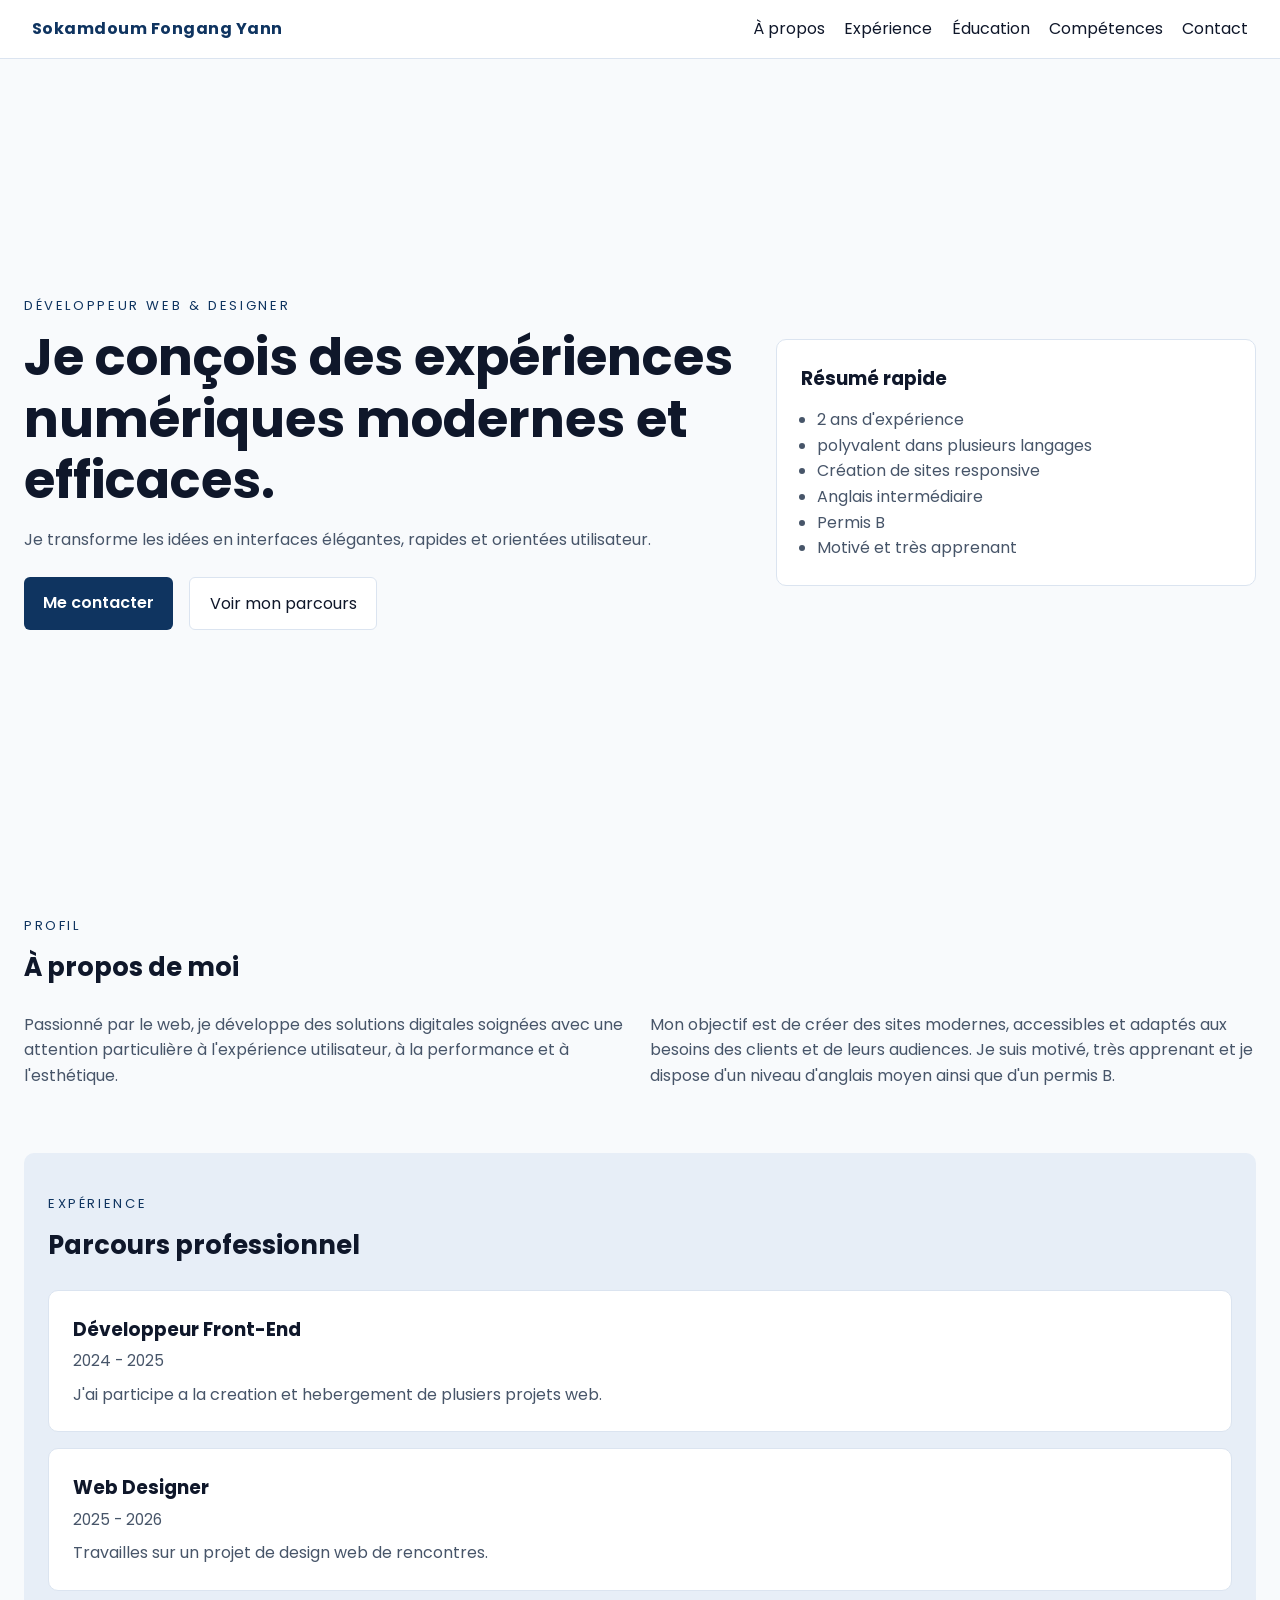
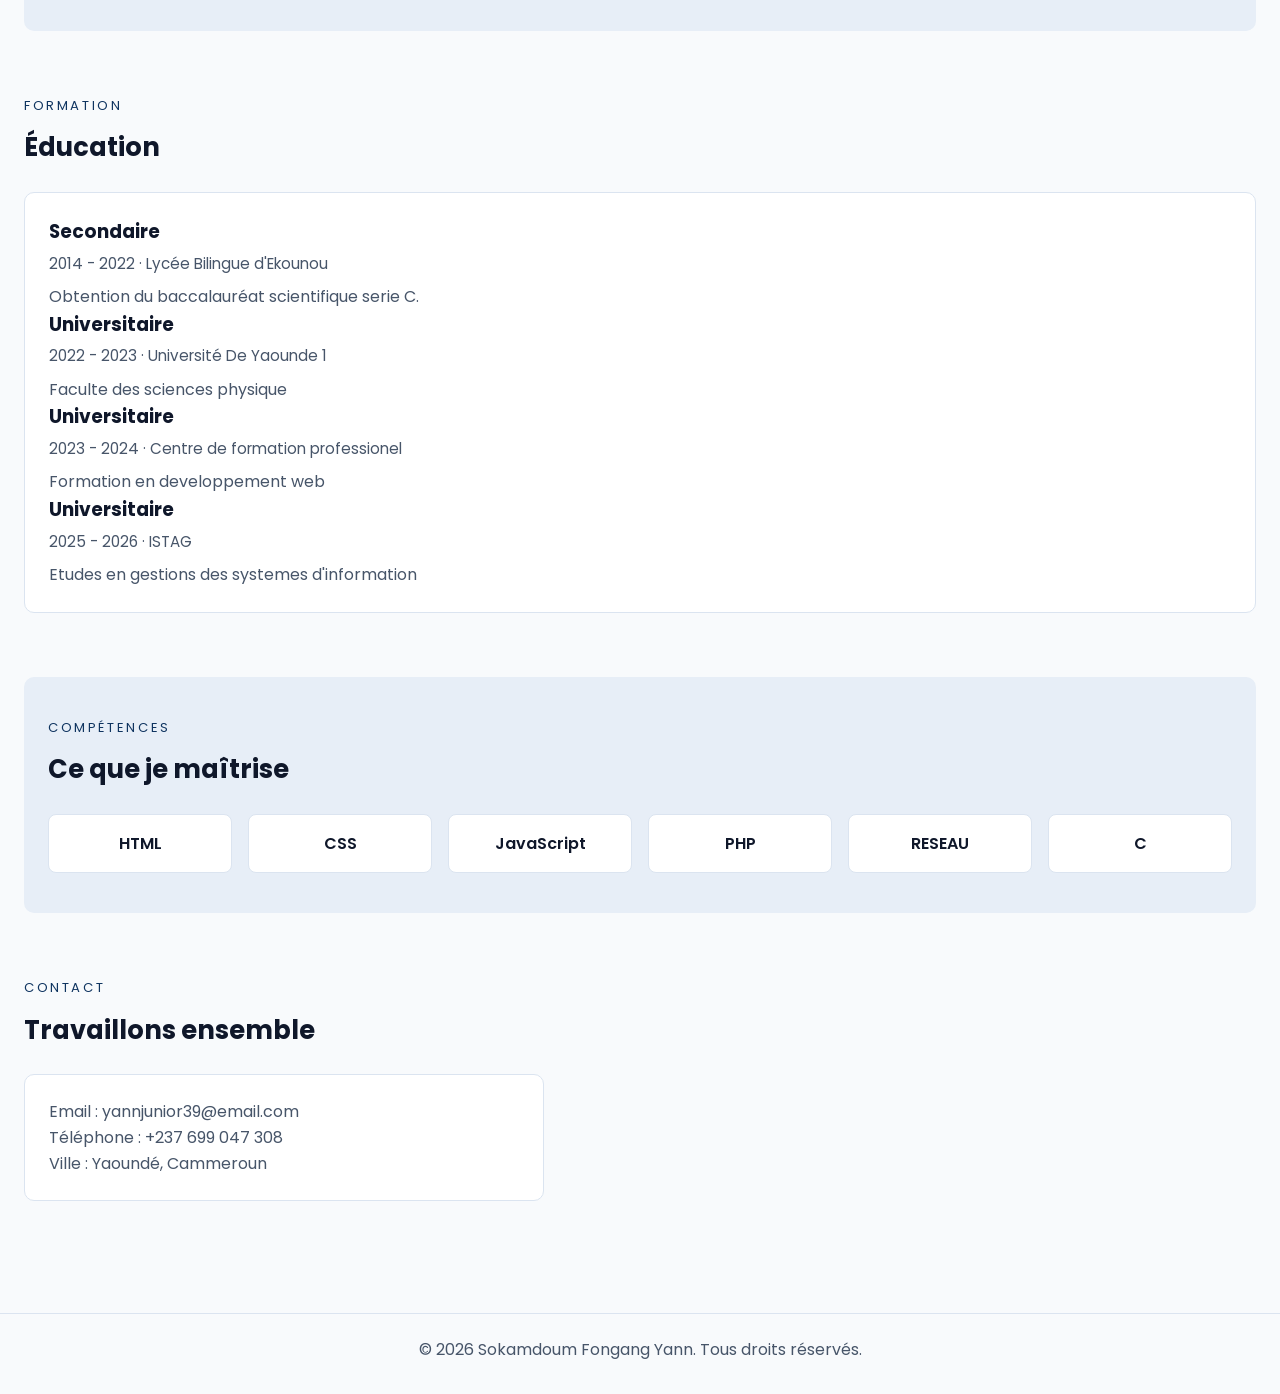
==== index.html @ 308260ce "Add files via upload" ====
<!DOCTYPE html>
<html lang="fr">
  <head>
    <meta charset="UTF-8" />
    <meta name="viewport" content="width=device-width, initial-scale=1.0" />
    <title>Mon CV</title>
    <meta name="description" content="Portfolio de mon CV en HTML, CSS et JavaScript" />
    <link rel="preconnect" href="https://fonts.googleapis.com" />
    <link rel="preconnect" href="https://fonts.gstatic.com" crossorigin />
    <link
      href="https://fonts.googleapis.com/css2?family=Poppins:wght@300;400;500;600;700&display=swap"
      rel="stylesheet"
    />
    <link rel="stylesheet" href="styles.css" />
  </head>
  <body>
    <header class="topbar">
      <a href="#home" class="logo">Sokamdoum Fongang Yann</a>
      <button class="menu-toggle" aria-label="Ouvrir le menu">
        <span></span>
        <span></span>
        <span></span>
      </button>
      <nav class="nav-links">
        <a href="#about">À propos</a>
        <a href="#experience">Expérience</a>
        <a href="#education">Éducation</a>
        <a href="#skills">Compétences</a>
        <a href="#contact">Contact</a>
      </nav>
    </header>

    <main id="home">
      <section class="hero">
        <div class="hero-content">
          <p class="eyebrow">Développeur Web & Designer</p>
          <h1>Je conçois des expériences numériques modernes et efficaces.</h1>
          <p class="hero-text">
            Je transforme les idées en interfaces élégantes, rapides et orientées utilisateur.
          </p>
          <div class="hero-actions">
            <a href="#contact" class="btn btn-primary">Me contacter</a>
            <a href="#experience" class="btn btn-secondary">Voir mon parcours</a>
          </div>
        </div>
        <div class="hero-card">
          <h3>Résumé rapide</h3>
          <ul>
            <li>2 ans d'expérience</li>
            <li>polyvalent dans plusieurs langages</li>
            <li>Création de sites responsive</li>
            <li>Anglais intermédiaire</li>
            <li>Permis B</li>
            <li>Motivé et très apprenant</li>
          </ul>
        </div>
      </section>

      <section id="about" class="section">
        <div class="section-title">
          <p class="eyebrow">Profil</p>
          <h2>À propos de moi</h2>
        </div>
        <div class="about-grid">
          <p>
            Passionné par le web, je développe des solutions digitales soignées avec une attention particulière
            à l'expérience utilisateur, à la performance et à l'esthétique.
          </p>
          <p>
            Mon objectif est de créer des sites modernes, accessibles et adaptés aux besoins des clients et de leurs audiences.
            Je suis motivé, très apprenant et je dispose d'un niveau d'anglais moyen ainsi que d'un permis B.
          </p>
        </div>
      </section>

      <section id="experience" class="section alt-bg">
        <div class="section-title">
          <p class="eyebrow">Expérience</p>
          <h2>Parcours professionnel</h2>
        </div>
        <div class="timeline">
          <article class="card">
            <h3>Développeur Front-End</h3>
            <p class="meta">2024 - 2025 </p>
            <p>J'ai participe a la creation et hebergement de plusiers projets web.</p>
          </article>
          <article class="card">
            <h3>Web Designer</h3>
            <p class="meta">2025 - 2026 </p>
            <p>Travailles sur un projet de design web de rencontres.</p>
          </article>
        </div>
      </section>

      <section id="education" class="section">
        <div class="section-title">
          <p class="eyebrow">Formation</p>
          <h2>Éducation</h2>
        </div>
        <div class="timeline">
          <article class="card">
            <h3>Secondaire</h3>
            <p class="meta">2014 - 2022 · Lycée Bilingue d'Ekounou</p>
            <p>Obtention du baccalauréat scientifique serie C.</p>
            <h3>Universitaire</h3>
            <p class="meta">2022 - 2023 · Université De Yaounde 1</p>
            <p>Faculte des sciences physique</p>
            <h3>Universitaire</h3>
            <p class="meta">2023 - 2024 · Centre de formation professionel</p>
            <p>Formation en developpement web</p>
            <h3>Universitaire</h3>
            <p class="meta">2025 - 2026 · ISTAG</p>
            <p>Etudes en gestions des systemes d'information</p>
          </article>
        </div>
      </section>

      <section id="skills" class="section alt-bg">
        <div class="section-title">
          <p class="eyebrow">Compétences</p>
          <h2>Ce que je maîtrise</h2>
        </div>
        <div class="skills-grid">
          <div class="skill-item">HTML</div>
          <div class="skill-item">CSS</div>
          <div class="skill-item">JavaScript</div>
          <div class="skill-item">PHP</div>
          <div class="skill-item">RESEAU</div>
          <div class="skill-item">C</div>
        </div>
      </section>

      <section id="contact" class="section">
        <div class="section-title">
          <p class="eyebrow">Contact</p>
          <h2>Travaillons ensemble</h2>
        </div>
        <div class="contact-box">
          <p>Email : yannjunior39@email.com</p>
          <p>Téléphone : +237 699 047 308</p>
          <p>Ville : Yaoundé, Cammeroun</p>
        </div>
      </section>
    </main>

    <footer>
      <p>© <span id="year"></span> Sokamdoum Fongang Yann. Tous droits réservés.</p>
    </footer>

    <script src="script.js"></script>
  </body>
</html>
---- styles.css ----
:root {
  --bg: #f8fafc;
  --text: #0f172a;
  --muted: #475569;
  --accent: #0f3460;
  --accent-light: #e7eef7;
  --border: #dbe4f0;
}

* {
  box-sizing: border-box;
  margin: 0;
  padding: 0;
}

html {
  scroll-behavior: smooth;
}

body {
  font-family: 'Poppins', sans-serif;
  background: var(--bg);
  color: var(--text);
  line-height: 1.6;
}

img {
  max-width: 100%;
  display: block;
}

.topbar {
  position: sticky;
  top: 0;
  z-index: 100;
  display: flex;
  justify-content: space-between;
  align-items: center;
  padding: 1rem 2rem;
  background: #ffffff;
  border-bottom: 1px solid var(--border);
}

.logo {
  color: var(--accent);
  text-decoration: none;
  font-weight: 700;
  letter-spacing: 0.03em;
}

.nav-links {
  display: flex;
  gap: 1.2rem;
}

.nav-links a {
  color: var(--text);
  text-decoration: none;
}

.nav-links a:hover {
  color: var(--accent);
}

.menu-toggle {
  display: none;
  background: transparent;
  border: none;
  cursor: pointer;
}

.menu-toggle span {
  display: block;
  width: 24px;
  height: 2px;
  background: var(--accent);
  margin: 4px 0;
}

main {
  padding: 0 1.5rem 3rem;
}

.hero {
  min-height: 88vh;
  display: grid;
  grid-template-columns: 1.5fr 1fr;
  gap: 2rem;
  align-items: center;
  padding: 4rem 0 3rem;
}

.eyebrow {
  color: var(--accent);
  text-transform: uppercase;
  letter-spacing: 0.2em;
  font-size: 0.82rem;
  margin-bottom: 0.7rem;
}

.hero h1 {
  font-size: clamp(2rem, 4vw, 3.2rem);
  margin-bottom: 1rem;
  line-height: 1.2;
}

.hero-text,
.about-grid p,
.card p,
.contact-box p {
  color: var(--muted);
}

.hero-actions {
  display: flex;
  flex-wrap: wrap;
  gap: 1rem;
  margin-top: 1.5rem;
}

.btn {
  display: inline-block;
  padding: 0.8rem 1.2rem;
  border-radius: 6px;
  text-decoration: none;
}

.btn-primary {
  background: var(--accent);
  color: #ffffff;
  font-weight: 600;
}

.btn-secondary {
  border: 1px solid var(--border);
  color: var(--text);
  background: #ffffff;
}

.hero-card,
.card,
.contact-box {
  background: #ffffff;
  border: 1px solid var(--border);
  border-radius: 10px;
  padding: 1.5rem;
}

.hero-card ul {
  margin-top: 0.8rem;
  padding-left: 1rem;
  color: var(--muted);
}

.section {
  padding: 4rem 0;
}

.alt-bg {
  background: var(--accent-light);
  border-radius: 10px;
  padding: 2.5rem 1.5rem;
}

.section-title {
  margin-bottom: 1.5rem;
}

.section-title h2 {
  font-size: 1.6rem;
}

.about-grid {
  display: grid;
  grid-template-columns: repeat(2, minmax(0, 1fr));
  gap: 1.2rem;
}

.timeline {
  display: grid;
  gap: 1rem;
}

.meta {
  color: var(--accent);
  font-size: 0.95rem;
  margin: 0.3rem 0 0.5rem;
}

.skills-grid {
  display: grid;
  grid-template-columns: repeat(auto-fit, minmax(140px, 1fr));
  gap: 1rem;
}

.skill-item {
  background: #ffffff;
  padding: 1rem;
  border-radius: 8px;
  text-align: center;
  font-weight: 600;
  border: 1px solid var(--border);
}

.contact-box {
  max-width: 520px;
}

footer {
  text-align: center;
  padding: 1.4rem 1rem 2rem;
  color: var(--muted);
  border-top: 1px solid var(--border);
}

@media (max-width: 768px) {
  .topbar {
    padding: 1rem 1rem;
  }

  .menu-toggle {
    display: block;
  }

  .nav-links {
    display: none;
    position: absolute;
    top: 64px;
    left: 1rem;
    right: 1rem;
    flex-direction: column;
    background: #ffffff;
    padding: 1rem;
    border-radius: 8px;
    border: 1px solid var(--border);
  }

  .nav-links.open {
    display: flex;
  }

  .hero,
  .about-grid {
    grid-template-columns: 1fr;
  }

  main {
    padding: 0 1rem 2rem;
  }
}
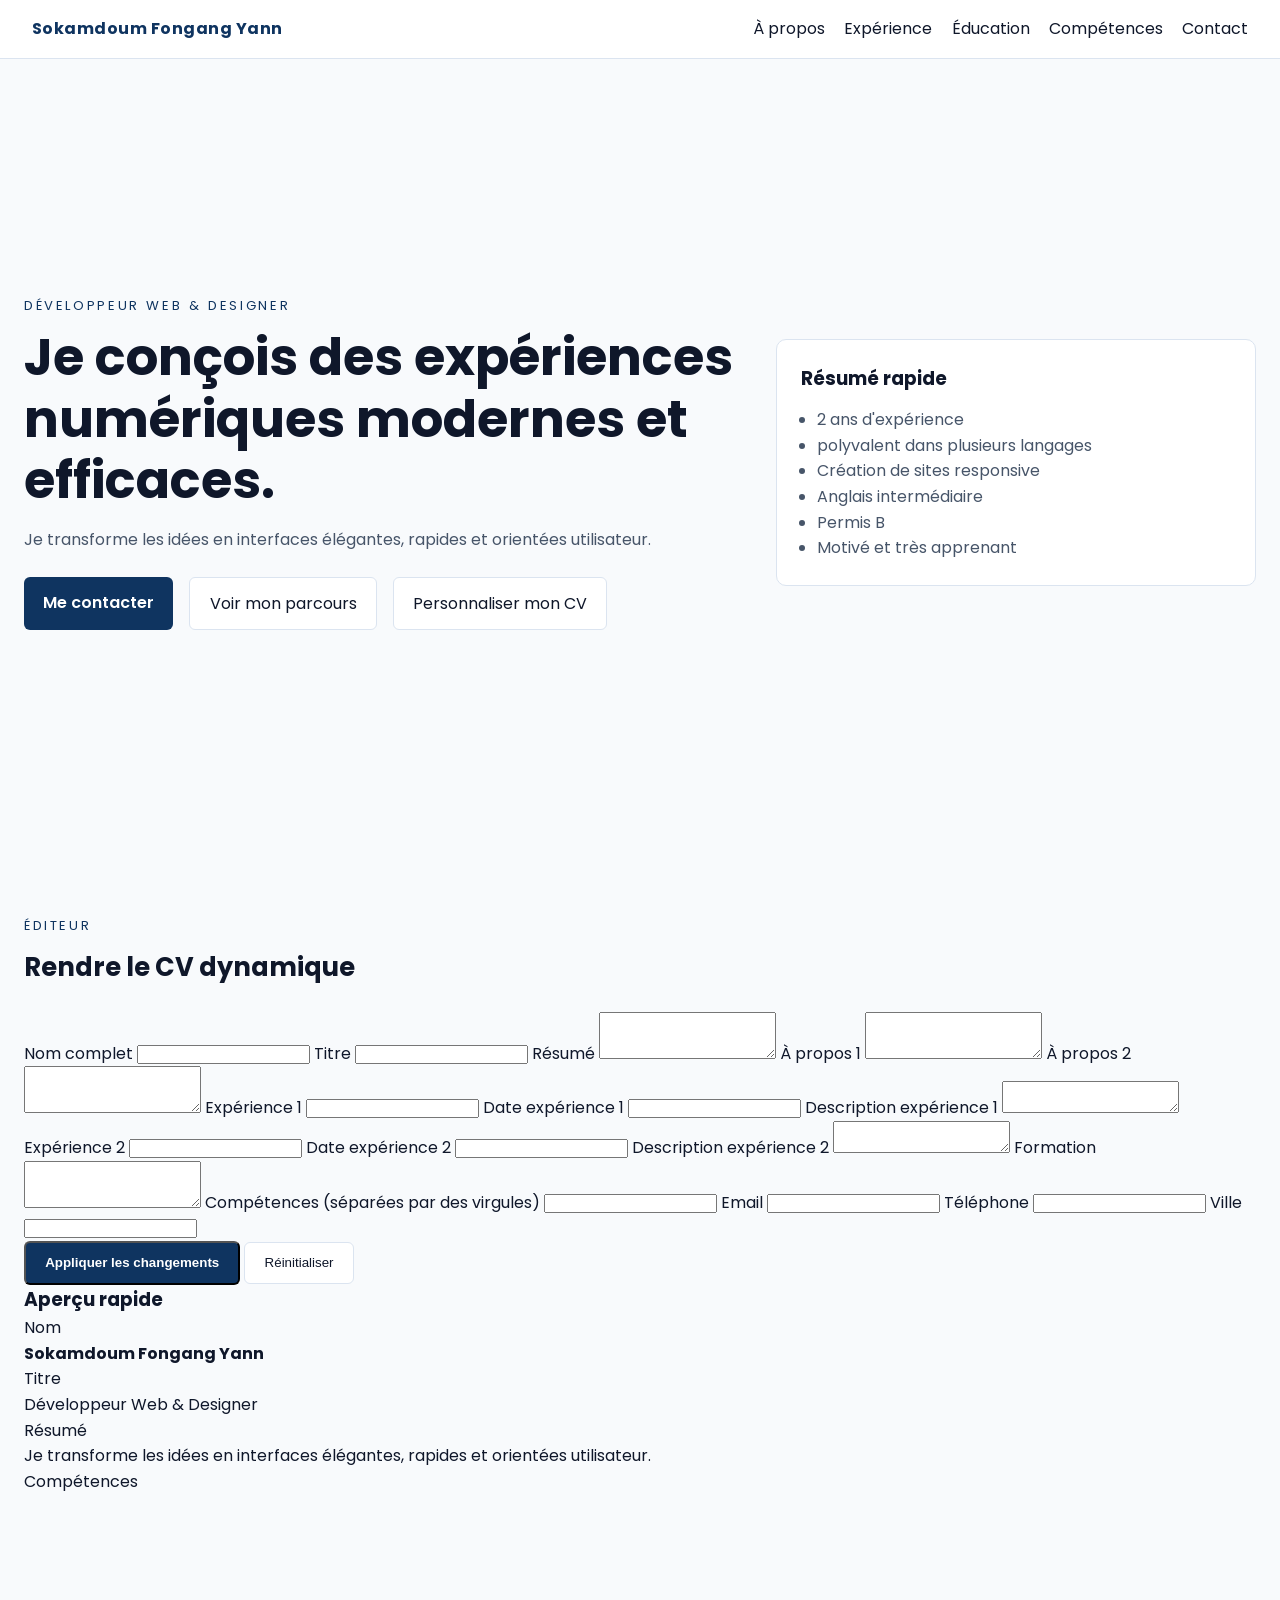
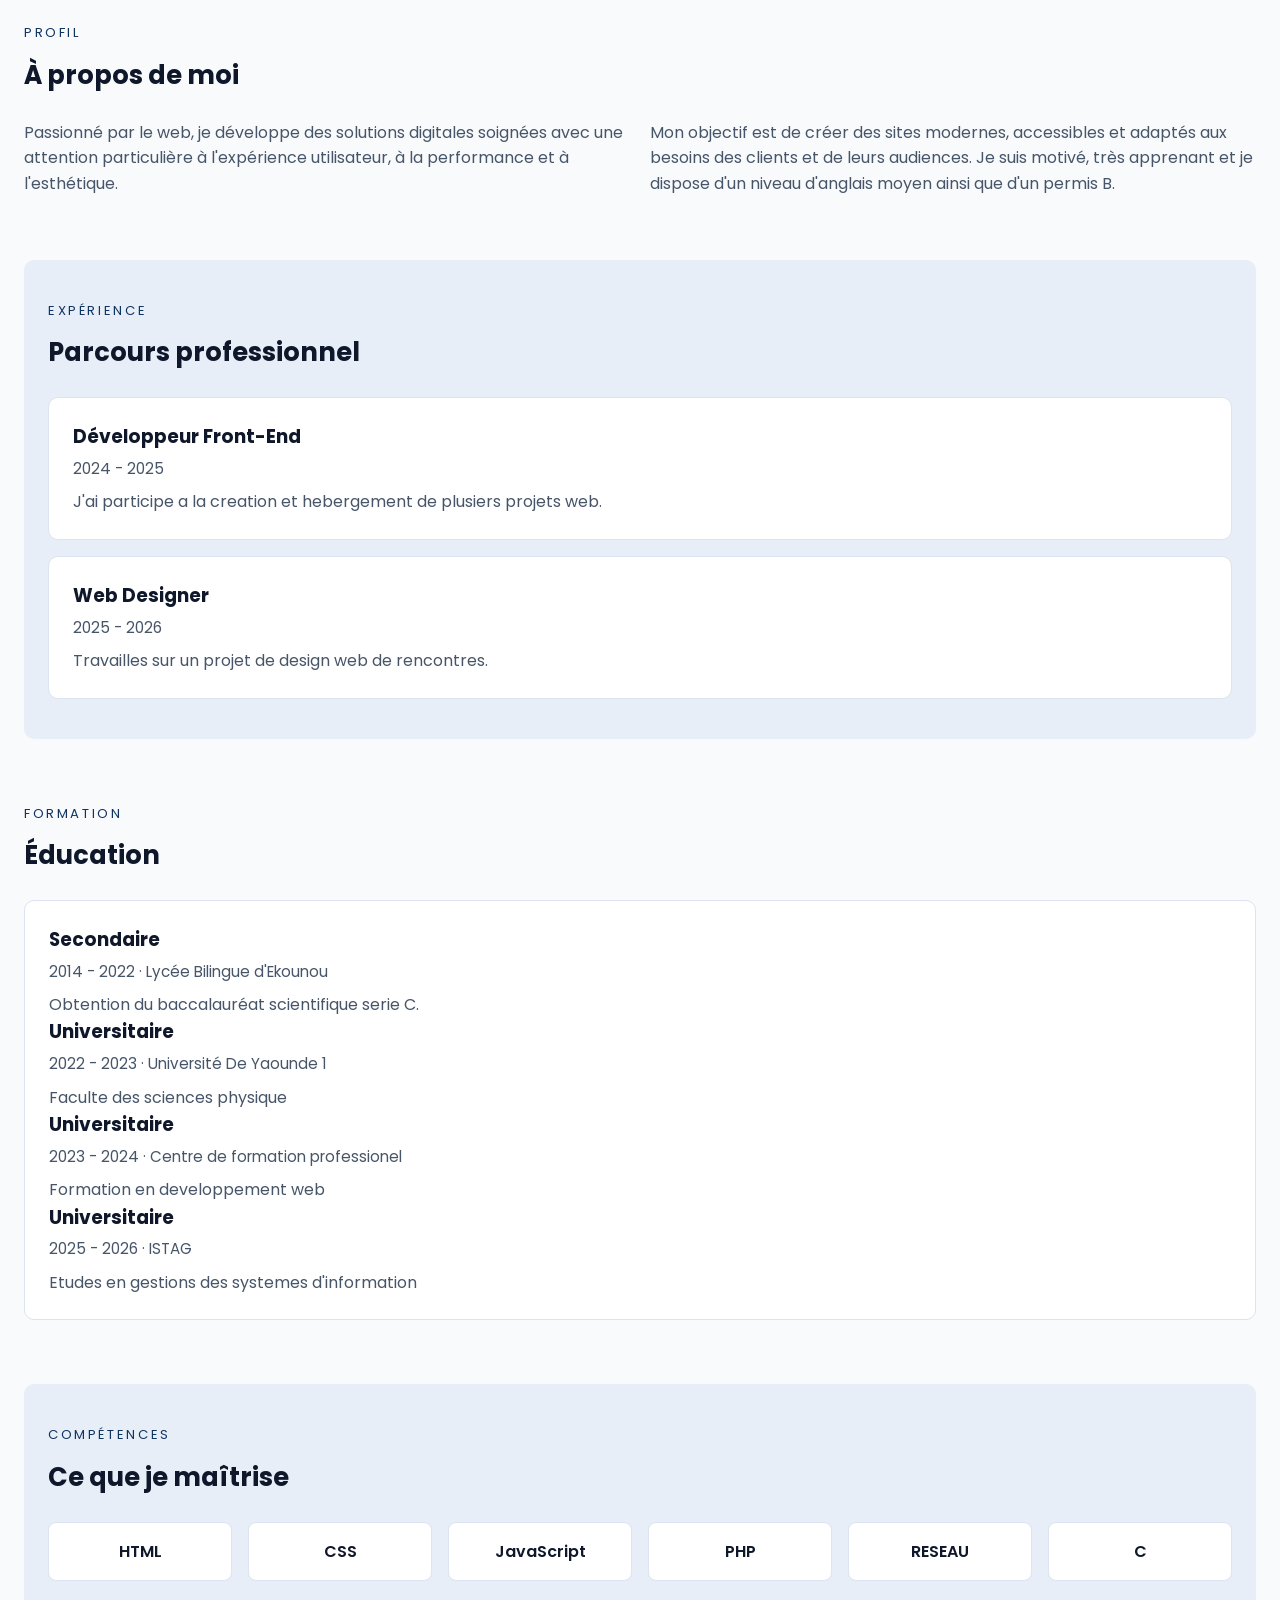
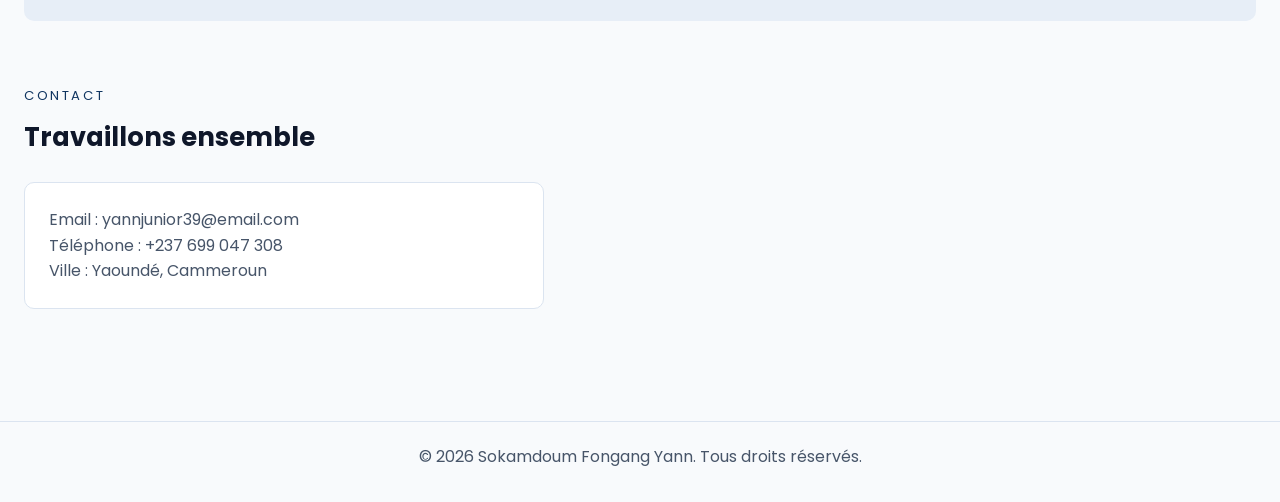
==== commit c9a92fca: "Enhance CV page with editor and updated content Updated the CV page with dynamic editing features an" ====
--- a/index.html
+++ b/index.html
@@ -15,7 +15,7 @@
   </head>
   <body>
     <header class="topbar">
-      <a href="#home" class="logo">Sokamdoum Fongang Yann</a>
+      <a href="#home" class="logo"><span id="cv-logo-name">Sokamdoum Fongang Yann</span></a>
       <button class="menu-toggle" aria-label="Ouvrir le menu">
         <span></span>
         <span></span>
@@ -34,13 +34,14 @@
       <section class="hero">
         <div class="hero-content">
           <p class="eyebrow">Développeur Web & Designer</p>
-          <h1>Je conçois des expériences numériques modernes et efficaces.</h1>
-          <p class="hero-text">
+          <h1 id="cv-role-heading">Je conçois des expériences numériques modernes et efficaces.</h1>
+          <p id="cv-summary" class="hero-text">
             Je transforme les idées en interfaces élégantes, rapides et orientées utilisateur.
           </p>
           <div class="hero-actions">
             <a href="#contact" class="btn btn-primary">Me contacter</a>
             <a href="#experience" class="btn btn-secondary">Voir mon parcours</a>
+            <a href="#cv-editor" class="btn btn-secondary">Personnaliser mon CV</a>
           </div>
         </div>
         <div class="hero-card">
@@ -56,17 +57,109 @@
         </div>
       </section>
 
+      <section id="cv-editor" class="section">
+        <div class="section-title">
+          <p class="eyebrow">Éditeur</p>
+          <h2>Rendre le CV dynamique</h2>
+        </div>
+        <div class="editor-grid">
+          <form id="cv-form" class="cv-form">
+            <div class="form-grid">
+              <label>
+                Nom complet
+                <input type="text" id="field-name" name="name" />
+              </label>
+              <label>
+                Titre
+                <input type="text" id="field-role" name="role" />
+              </label>
+              <label class="full">
+                Résumé
+                <textarea id="field-summary" name="summary" rows="3"></textarea>
+              </label>
+              <label class="full">
+                À propos 1
+                <textarea id="field-about-1" name="about1" rows="3"></textarea>
+              </label>
+              <label class="full">
+                À propos 2
+                <textarea id="field-about-2" name="about2" rows="3"></textarea>
+              </label>
+              <label>
+                Expérience 1
+                <input type="text" id="field-experience-title-1" name="experienceTitle1" />
+              </label>
+              <label>
+                Date expérience 1
+                <input type="text" id="field-experience-meta-1" name="experienceMeta1" />
+              </label>
+              <label class="full">
+                Description expérience 1
+                <textarea id="field-experience-text-1" name="experienceText1" rows="2"></textarea>
+              </label>
+              <label>
+                Expérience 2
+                <input type="text" id="field-experience-title-2" name="experienceTitle2" />
+              </label>
+              <label>
+                Date expérience 2
+                <input type="text" id="field-experience-meta-2" name="experienceMeta2" />
+              </label>
+              <label class="full">
+                Description expérience 2
+                <textarea id="field-experience-text-2" name="experienceText2" rows="2"></textarea>
+              </label>
+              <label class="full">
+                Formation
+                <textarea id="field-education" name="education" rows="3"></textarea>
+              </label>
+              <label class="full">
+                Compétences (séparées par des virgules)
+                <input type="text" id="field-skills" name="skills" />
+              </label>
+              <label>
+                Email
+                <input type="email" id="field-email" name="email" />
+              </label>
+              <label>
+                Téléphone
+                <input type="text" id="field-phone" name="phone" />
+              </label>
+              <label>
+                Ville
+                <input type="text" id="field-city" name="city" />
+              </label>
+            </div>
+            <div class="form-actions">
+              <button type="submit" class="btn btn-primary">Appliquer les changements</button>
+              <button type="reset" class="btn btn-secondary">Réinitialiser</button>
+            </div>
+          </form>
+          <div class="preview-card">
+            <h3>Aperçu rapide</h3>
+            <p class="preview-label">Nom</p>
+            <h4 id="preview-name">Sokamdoum Fongang Yann</h4>
+            <p class="preview-label">Titre</p>
+            <p id="preview-role">Développeur Web & Designer</p>
+            <p class="preview-label">Résumé</p>
+            <p id="preview-summary">Je transforme les idées en interfaces élégantes, rapides et orientées utilisateur.</p>
+            <p class="preview-label">Compétences</p>
+            <div id="preview-skills" class="preview-skills"></div>
+          </div>
+        </div>
+      </section>
+
       <section id="about" class="section">
         <div class="section-title">
           <p class="eyebrow">Profil</p>
           <h2>À propos de moi</h2>
         </div>
         <div class="about-grid">
-          <p>
+          <p id="cv-about-1">
             Passionné par le web, je développe des solutions digitales soignées avec une attention particulière
             à l'expérience utilisateur, à la performance et à l'esthétique.
           </p>
-          <p>
+          <p id="cv-about-2">
             Mon objectif est de créer des sites modernes, accessibles et adaptés aux besoins des clients et de leurs audiences.
             Je suis motivé, très apprenant et je dispose d'un niveau d'anglais moyen ainsi que d'un permis B.
           </p>
@@ -80,14 +173,14 @@
         </div>
         <div class="timeline">
           <article class="card">
-            <h3>Développeur Front-End</h3>
-            <p class="meta">2024 - 2025 </p>
-            <p>J'ai participe a la creation et hebergement de plusiers projets web.</p>
+            <h3 id="cv-experience-title-1">Développeur Front-End</h3>
+            <p class="meta" id="cv-experience-meta-1">2024 - 2025 </p>
+            <p id="cv-experience-text-1">J'ai participe a la creation et hebergement de plusiers projets web.</p>
           </article>
           <article class="card">
-            <h3>Web Designer</h3>
-            <p class="meta">2025 - 2026 </p>
-            <p>Travailles sur un projet de design web de rencontres.</p>
+            <h3 id="cv-experience-title-2">Web Designer</h3>
+            <p class="meta" id="cv-experience-meta-2">2025 - 2026 </p>
+            <p id="cv-experience-text-2">Travailles sur un projet de design web de rencontres.</p>
           </article>
         </div>
       </section>
@@ -110,7 +203,7 @@
             <p>Formation en developpement web</p>
             <h3>Universitaire</h3>
             <p class="meta">2025 - 2026 · ISTAG</p>
-            <p>Etudes en gestions des systemes d'information</p>
+            <p id="cv-education">Etudes en gestions des systemes d'information</p>
           </article>
         </div>
       </section>
@@ -120,7 +213,7 @@
           <p class="eyebrow">Compétences</p>
           <h2>Ce que je maîtrise</h2>
         </div>
-        <div class="skills-grid">
+        <div id="skills-grid" class="skills-grid">
           <div class="skill-item">HTML</div>
           <div class="skill-item">CSS</div>
           <div class="skill-item">JavaScript</div>
@@ -136,9 +229,9 @@
           <h2>Travaillons ensemble</h2>
         </div>
         <div class="contact-box">
-          <p>Email : yannjunior39@email.com</p>
-          <p>Téléphone : +237 699 047 308</p>
-          <p>Ville : Yaoundé, Cammeroun</p>
+          <p id="cv-email">Email : yannjunior39@email.com</p>
+          <p id="cv-phone">Téléphone : +237 699 047 308</p>
+          <p id="cv-city">Ville : Yaoundé, Cammeroun</p>
         </div>
       </section>
     </main>
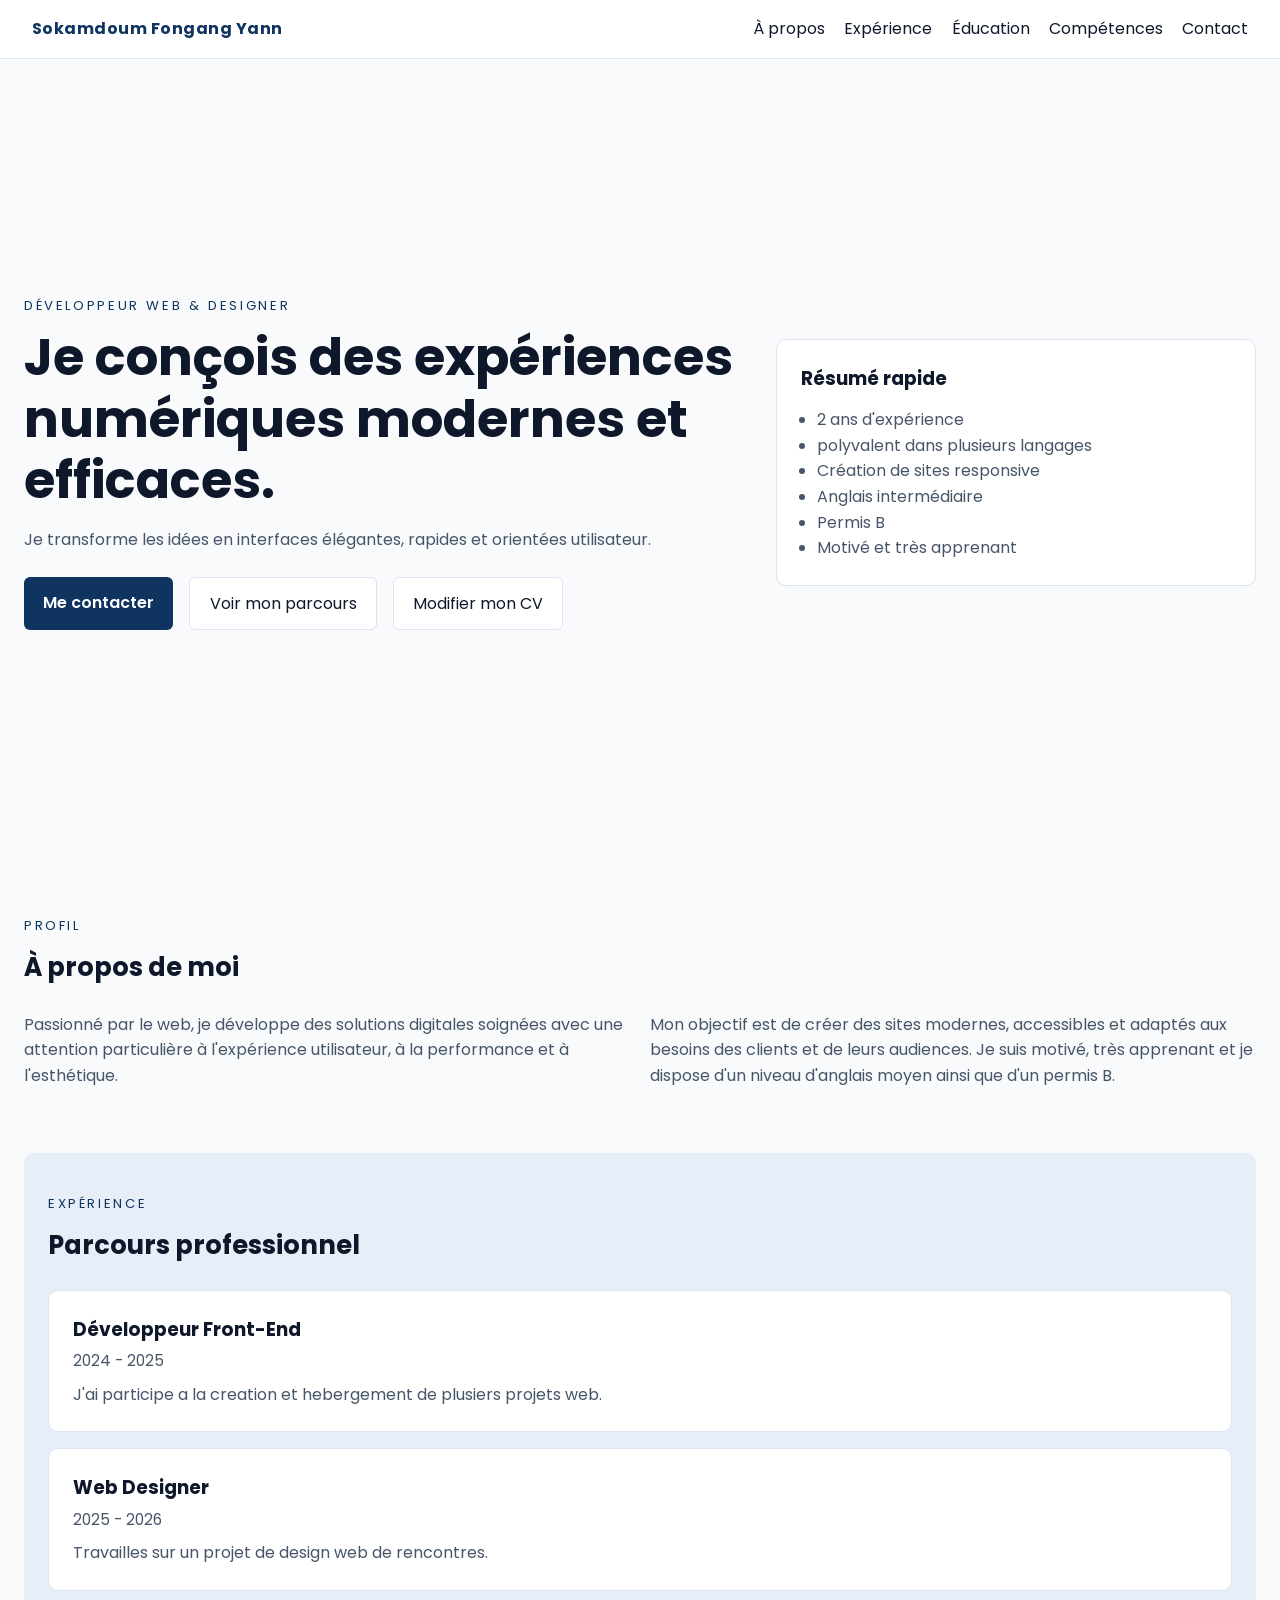
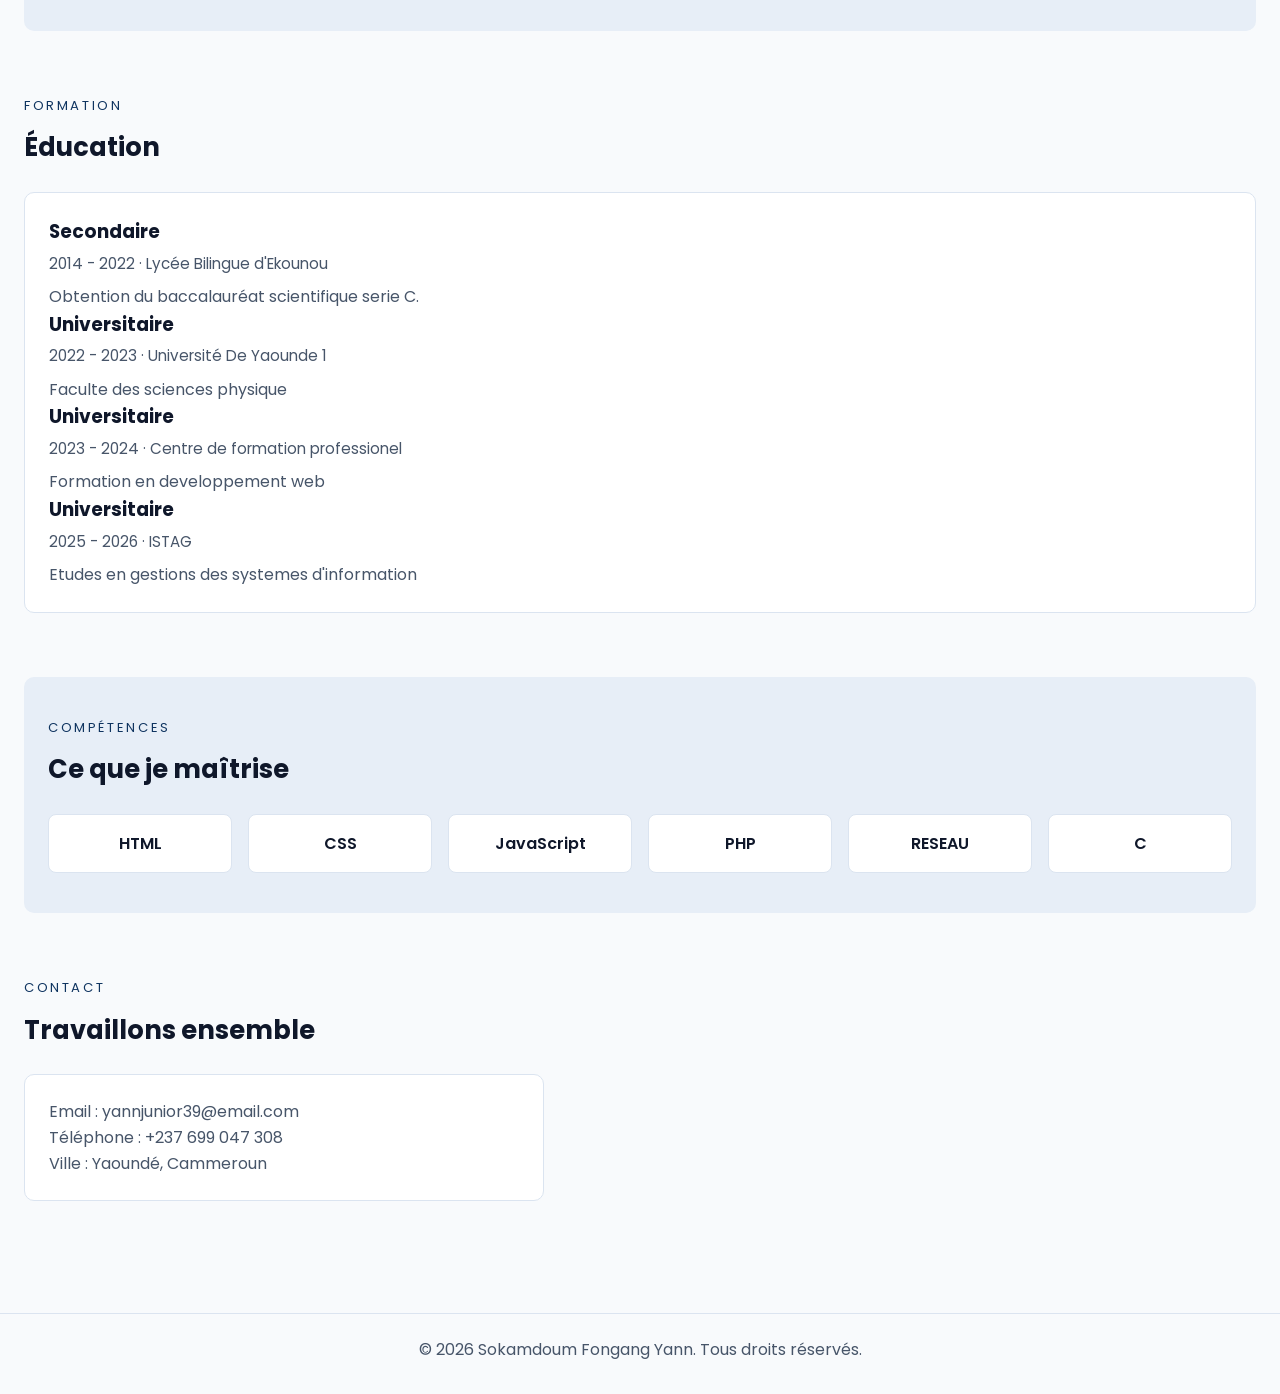
==== commit 542074b8: "Refactor index.html" ====
--- a/index.html
+++ b/index.html
@@ -41,7 +41,7 @@
           <div class="hero-actions">
             <a href="#contact" class="btn btn-primary">Me contacter</a>
             <a href="#experience" class="btn btn-secondary">Voir mon parcours</a>
-            <a href="#cv-editor" class="btn btn-secondary">Personnaliser mon CV</a>
+            <a href="form.html" class="btn btn-secondary">Modifier mon CV</a>
           </div>
         </div>
         <div class="hero-card">
@@ -54,98 +54,6 @@
             <li>Permis B</li>
             <li>Motivé et très apprenant</li>
           </ul>
-        </div>
-      </section>
-
-      <section id="cv-editor" class="section">
-        <div class="section-title">
-          <p class="eyebrow">Éditeur</p>
-          <h2>Rendre le CV dynamique</h2>
-        </div>
-        <div class="editor-grid">
-          <form id="cv-form" class="cv-form">
-            <div class="form-grid">
-              <label>
-                Nom complet
-                <input type="text" id="field-name" name="name" />
-              </label>
-              <label>
-                Titre
-                <input type="text" id="field-role" name="role" />
-              </label>
-              <label class="full">
-                Résumé
-                <textarea id="field-summary" name="summary" rows="3"></textarea>
-              </label>
-              <label class="full">
-                À propos 1
-                <textarea id="field-about-1" name="about1" rows="3"></textarea>
-              </label>
-              <label class="full">
-                À propos 2
-                <textarea id="field-about-2" name="about2" rows="3"></textarea>
-              </label>
-              <label>
-                Expérience 1
-                <input type="text" id="field-experience-title-1" name="experienceTitle1" />
-              </label>
-              <label>
-                Date expérience 1
-                <input type="text" id="field-experience-meta-1" name="experienceMeta1" />
-              </label>
-              <label class="full">
-                Description expérience 1
-                <textarea id="field-experience-text-1" name="experienceText1" rows="2"></textarea>
-              </label>
-              <label>
-                Expérience 2
-                <input type="text" id="field-experience-title-2" name="experienceTitle2" />
-              </label>
-              <label>
-                Date expérience 2
-                <input type="text" id="field-experience-meta-2" name="experienceMeta2" />
-              </label>
-              <label class="full">
-                Description expérience 2
-                <textarea id="field-experience-text-2" name="experienceText2" rows="2"></textarea>
-              </label>
-              <label class="full">
-                Formation
-                <textarea id="field-education" name="education" rows="3"></textarea>
-              </label>
-              <label class="full">
-                Compétences (séparées par des virgules)
-                <input type="text" id="field-skills" name="skills" />
-              </label>
-              <label>
-                Email
-                <input type="email" id="field-email" name="email" />
-              </label>
-              <label>
-                Téléphone
-                <input type="text" id="field-phone" name="phone" />
-              </label>
-              <label>
-                Ville
-                <input type="text" id="field-city" name="city" />
-              </label>
-            </div>
-            <div class="form-actions">
-              <button type="submit" class="btn btn-primary">Appliquer les changements</button>
-              <button type="reset" class="btn btn-secondary">Réinitialiser</button>
-            </div>
-          </form>
-          <div class="preview-card">
-            <h3>Aperçu rapide</h3>
-            <p class="preview-label">Nom</p>
-            <h4 id="preview-name">Sokamdoum Fongang Yann</h4>
-            <p class="preview-label">Titre</p>
-            <p id="preview-role">Développeur Web & Designer</p>
-            <p class="preview-label">Résumé</p>
-            <p id="preview-summary">Je transforme les idées en interfaces élégantes, rapides et orientées utilisateur.</p>
-            <p class="preview-label">Compétences</p>
-            <div id="preview-skills" class="preview-skills"></div>
-          </div>
         </div>
       </section>
 
--- a/styles.css
+++ b/styles.css
@@ -211,6 +211,81 @@
   padding: 1.4rem 1rem 2rem;
   color: var(--muted);
   border-top: 1px solid var(--border);
+}
+
+.editor-grid {
+  display: grid;
+  grid-template-columns: 1.4fr 0.8fr;
+  gap: 1.2rem;
+  align-items: start;
+}
+
+.cv-form,
+.preview-card {
+  background: #ffffff;
+  border: 1px solid var(--border);
+  border-radius: 12px;
+  padding: 1.25rem;
+}
+
+.form-grid {
+  display: grid;
+  grid-template-columns: repeat(2, minmax(0, 1fr));
+  gap: 0.9rem;
+}
+
+.cv-form label {
+  display: flex;
+  flex-direction: column;
+  gap: 0.35rem;
+  font-weight: 600;
+  color: var(--text);
+}
+
+.cv-form .full {
+  grid-column: 1 / -1;
+}
+
+.cv-form input,
+.cv-form textarea {
+  border: 1px solid var(--border);
+  border-radius: 8px;
+  padding: 0.7rem 0.8rem;
+  font: inherit;
+  color: var(--text);
+  background: var(--bg);
+}
+
+.form-actions {
+  display: flex;
+  flex-wrap: wrap;
+  gap: 0.8rem;
+  margin-top: 1rem;
+}
+
+.preview-card h3 {
+  margin-bottom: 0.8rem;
+}
+
+.preview-label {
+  color: var(--accent);
+  font-size: 0.8rem;
+  text-transform: uppercase;
+  letter-spacing: 0.16em;
+  margin-top: 0.7rem;
+  margin-bottom: 0.25rem;
+}
+
+.preview-skills {
+  display: flex;
+  flex-wrap: wrap;
+  gap: 0.5rem;
+  margin-top: 0.4rem;
+}
+
+.preview-skills .skill-item {
+  padding: 0.45rem 0.7rem;
+  font-size: 0.9rem;
 }
 
 @media (max-width: 768px) {
@@ -240,7 +315,9 @@
   }
 
   .hero,
-  .about-grid {
+  .about-grid,
+  .editor-grid,
+  .form-grid {
     grid-template-columns: 1fr;
   }
 
